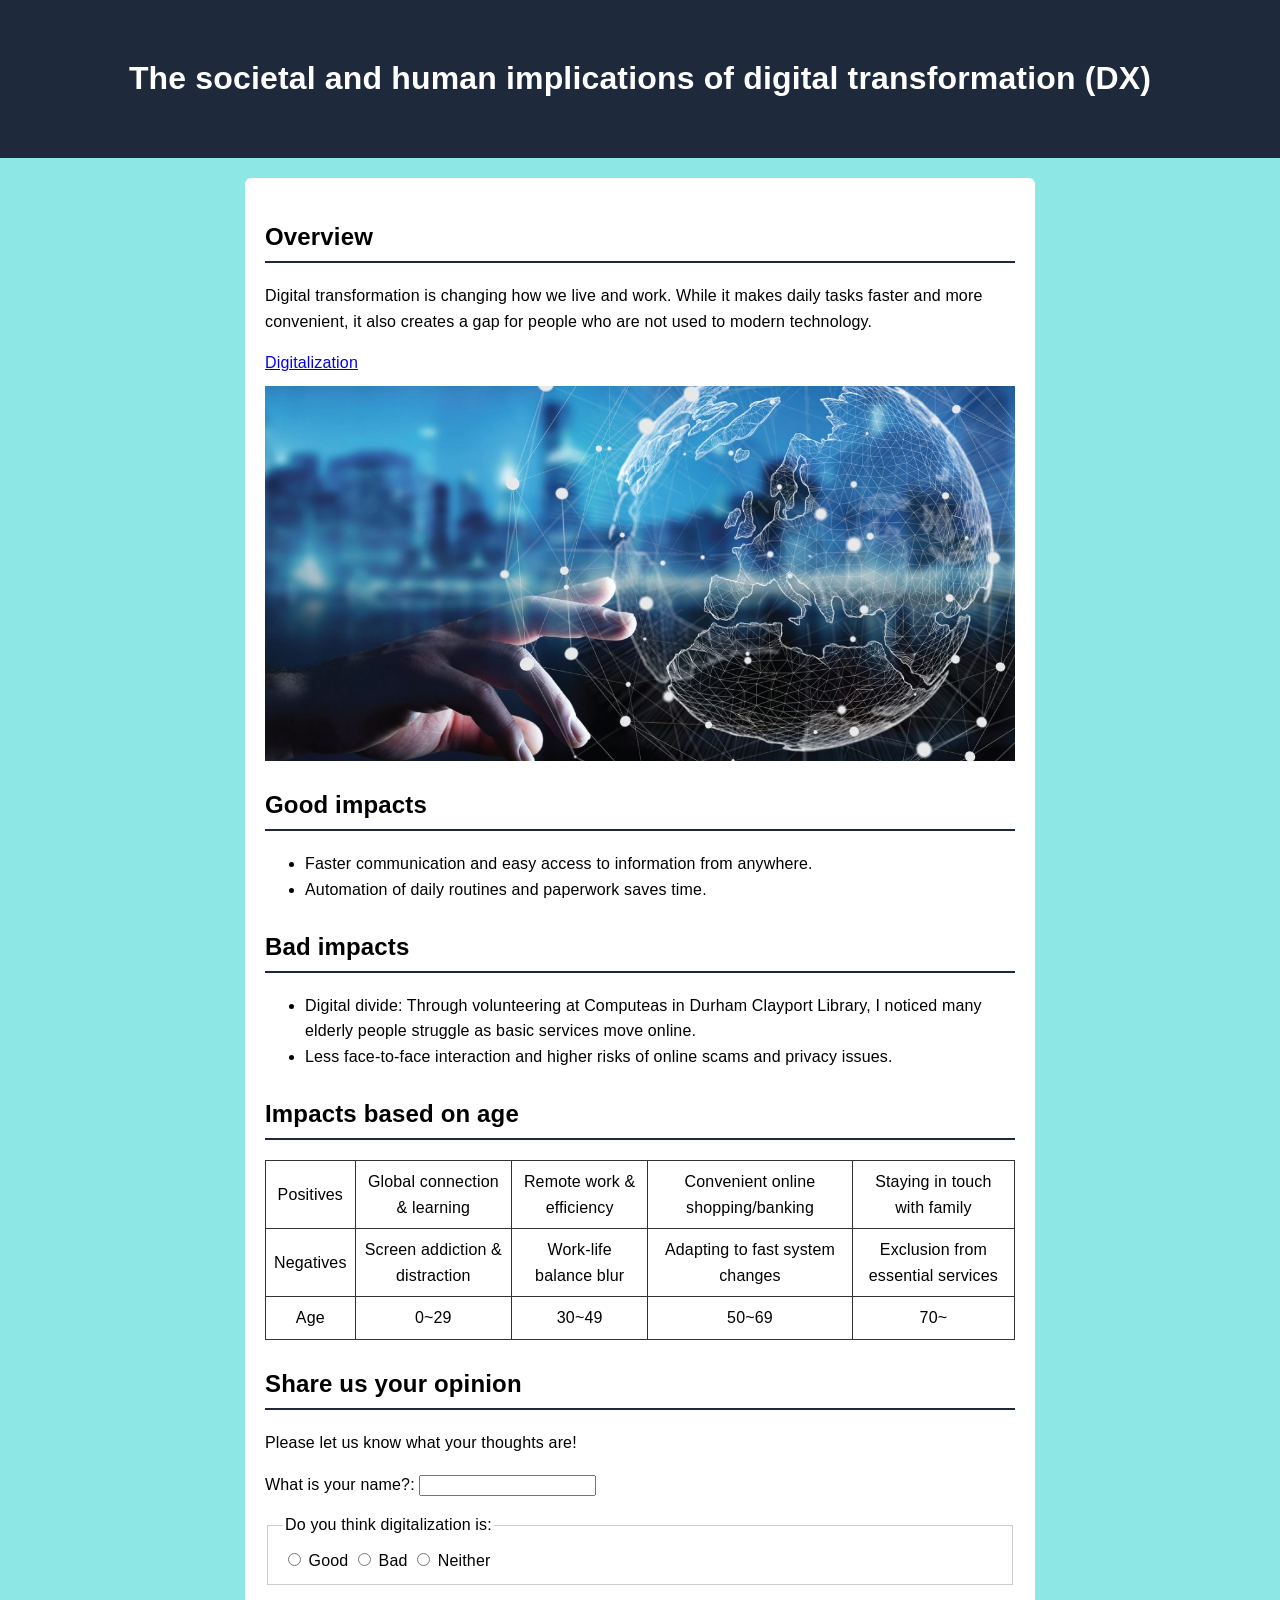
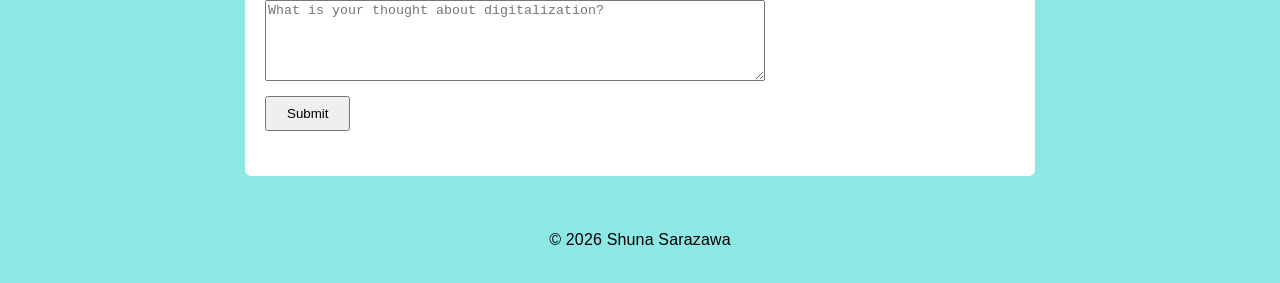
==== index.html @ 117c9944 "Created website using html and css but not added the feature to receive the submitted information" ====
<!DOCTYPE html>
<html lang="en">
    <head>
        <meta charset="UTF-8">
        <meta name="viewport" content="width=device-width, initial-scale=1.0">
        <link rel = "stylesheet" href = "style.css">
        <title>
            Aboutme
        </title>
    </head>
    <body>
        <header>
            <h1>
                The societal and human implications of digital transformation (DX)
            </h1>
        </header>
        <main>
            <section>
                <h2>Overview</h2>
                <p>Digital transformation is changing how we live and work. While it makes daily tasks faster and more convenient, it also creates a gap for people who are not used to modern technology.</p>
                <a href = "https://www.sciencedirect.com/topics/computer-science/digitalization" title = "Link to a website about digitalization" >
                    Digitalization
                </a>
                <img src = "digitalization.jpeg" alt = "Digitalization image" />
            </section>
            <section id = "good-impact">
                <h2>
                    Good impacts
                </h2>
                <ul>
                    <li>Faster communication and easy access to information from anywhere.</li>
                    <li>Automation of daily routines and paperwork saves time.</li>
                </ul>
            </section>
            <section id = "bad-impact">
                <h2>
                    Bad impacts
                </h2>
                <ul>
                    <li>Digital divide: Through volunteering at Computeas in Durham Clayport Library, I noticed many elderly people struggle as basic services move online.</li>
                    <li>Less face-to-face interaction and higher risks of online scams and privacy issues.</li>
                </ul>
            </section>
            <section id="segmentation_table">
                <h2>Impacts based on age </h2>
                <table>
                    <tr id ="positive">
                        <td>Positives</td>
                        <td>Global connection & learning</td>
                        <td>Remote work & efficiency</td>
                        <td>Convenient online shopping/banking</td>
                        <td>Staying in touch with family</td>
                    </tr>
                    <tr id = "negative">
                        <td>Negatives</td>
                        <td>Screen addiction & distraction</td>
                        <td>Work-life balance blur</td>
                        <td>Adapting to fast system changes</td>
                        <td>Exclusion from essential services</td>
                    </tr>
                    <tr id=""age-label>
                        <td>Age</td>
                        <td>0~29</td>
                        <td>30~49</td>
                        <td>50~69</td>
                        <td>70~</td>
                    </tr>
                </table>
            </section>
            <section id="thought-submission">
                <h2>Share us your opinion</h2>
                <p>
                    Please let us know what your thoughts are!
                </p>
                <form>
                    <div id = "name">
                    <label for="username">What is your name?: </label>
                    <input id = "username" type="text" name = "username">
                    </div>

                    <fieldset id = "stance">
                        <legend>Do you think digitalization is: </legend>
                        <input type = "radio" name ="stance" id = "good" value="good">
                        <label for "good" >Good</label>

                        <input type = "radio" name ="stance" id = "bad" value = "bad">
                        <label for "bad" >Bad</label>
                        
                        <input type = "radio" name ="stance" id = "neither" value = "neither">
                        <label for "neither" >Neither</label>
                    </fieldset>
                    <textarea  name ="thought" rows="5" placeholder = "What is your thought about digitalization?"></textarea>

                    <input id="thought-submission" type="submit" value="Submit">
                </form>
            </section>
        </main>

        <footer>
            <p>&copy; 2026 Shuna Sarazawa</p>
        </footer>

    </body>
</html>
---- style.css ----
body {
  background-color: #8de7e4;
  margin: 0;
  /* デジタル感がありつつ、すっきり整うスタック */
  font-family: "SF Pro Text", "Segoe UI", "Roboto", "Helvetica Neue", sans-serif;
  letter-spacing: 0.01em; /* ほんの少し文字間を広げるとテック感が増す */
  line-height: 1.6;
}

header {
  background-color: #1e293b;
  color: #ffffff;
  padding: 2rem 1.5rem;
  text-align: center;
}


main {
  max-width: 750px;
  margin: 20px auto;
  padding: 20px;
  background-color: #ffffff;
  border-radius: 6px;
}

section {
  margin-bottom: 25px;
}

h2 {
  border-bottom: 2px solid #1e293b;
  padding-bottom: 5px;
}

img {
  display: block;
  max-width: 100%;
  height: auto;
  margin-top: 10px;
}

table {
  width: 100%;
  border-collapse: collapse;
  margin-top: 10px;
}

td {
  border: 1px solid #333333;
  padding: 8px;
  text-align: center;
}

#age-label {
  background-color: #eeeeee;
  font-weight: bold;
}

footer {
  text-align: center;
  padding: 15px;
}

form {
  margin-top: 15px;
}

#name {
  margin-bottom: 15px;
}

#stance {
  margin-bottom: 15px;
  padding: 10px 15px;
  border: 1px solid #ccc;
}

form textarea {
  display: block;
  width: 100%;
  max-width: 500px;
  margin-bottom: 15px;
  box-sizing: border-box;
}

form input[type="submit"] {
  display: block;
  padding: 8px 20px;
  cursor: pointer;
}
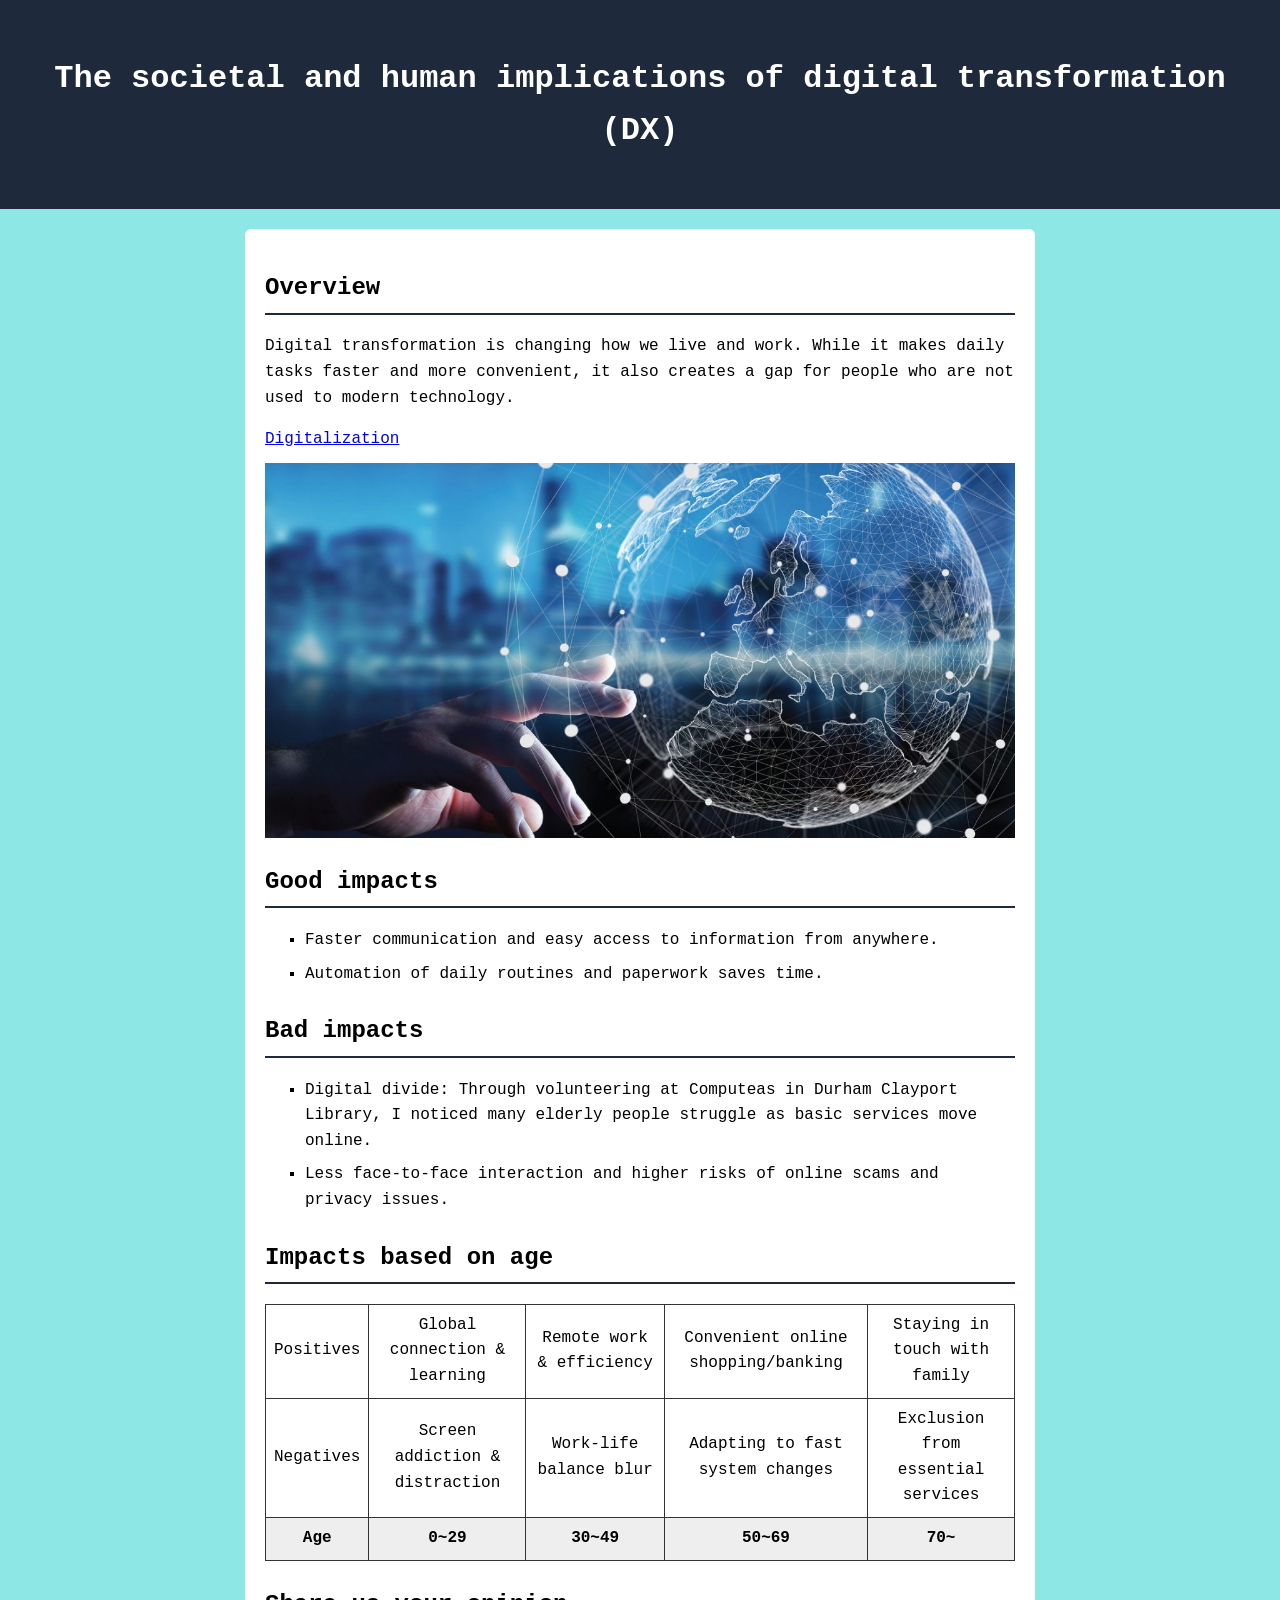
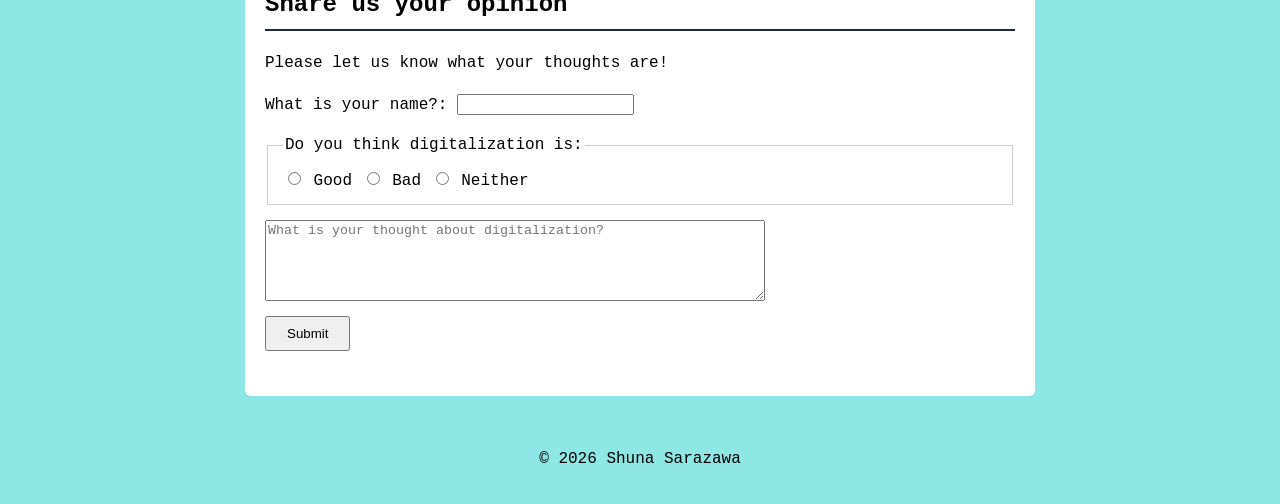
==== commit ca5ed62c: "Changed minor issues on index.html" ====
--- a/index.html
+++ b/index.html
@@ -58,7 +58,7 @@
                         <td>Adapting to fast system changes</td>
                         <td>Exclusion from essential services</td>
                     </tr>
-                    <tr id=""age-label>
+                    <tr id="age-label">
                         <td>Age</td>
                         <td>0~29</td>
                         <td>30~49</td>
@@ -81,17 +81,17 @@
                     <fieldset id = "stance">
                         <legend>Do you think digitalization is: </legend>
                         <input type = "radio" name ="stance" id = "good" value="good">
-                        <label for "good" >Good</label>
+                        <label for="good" >Good</label>
 
                         <input type = "radio" name ="stance" id = "bad" value = "bad">
-                        <label for "bad" >Bad</label>
+                        <label for="bad" >Bad</label>
                         
                         <input type = "radio" name ="stance" id = "neither" value = "neither">
-                        <label for "neither" >Neither</label>
+                        <label for="neither" >Neither</label>
                     </fieldset>
                     <textarea  name ="thought" rows="5" placeholder = "What is your thought about digitalization?"></textarea>
 
-                    <input id="thought-submission" type="submit" value="Submit">
+                    <input id="btn-submission" type="submit" value="Submit">
                 </form>
             </section>
         </main>
--- a/style.css
+++ b/style.css
@@ -1,9 +1,7 @@
 body {
   background-color: #8de7e4;
   margin: 0;
-  /* デジタル感がありつつ、すっきり整うスタック */
-  font-family: "SF Pro Text", "Segoe UI", "Roboto", "Helvetica Neue", sans-serif;
-  letter-spacing: 0.01em; /* ほんの少し文字間を広げるとテック感が増す */
+  font-family: "SF Mono", Monaco, Menlo, Consolas, "Courier New", monospace;
   line-height: 1.6;
 }
 
@@ -87,4 +85,10 @@
   display: block;
   padding: 8px 20px;
   cursor: pointer;
+}
+
+ul li{
+    list-style-type: square;
+    margin-bottom: 8px;      /* 項目ごとの縦の隙間 */
+  line-height: 1.6;
 }
